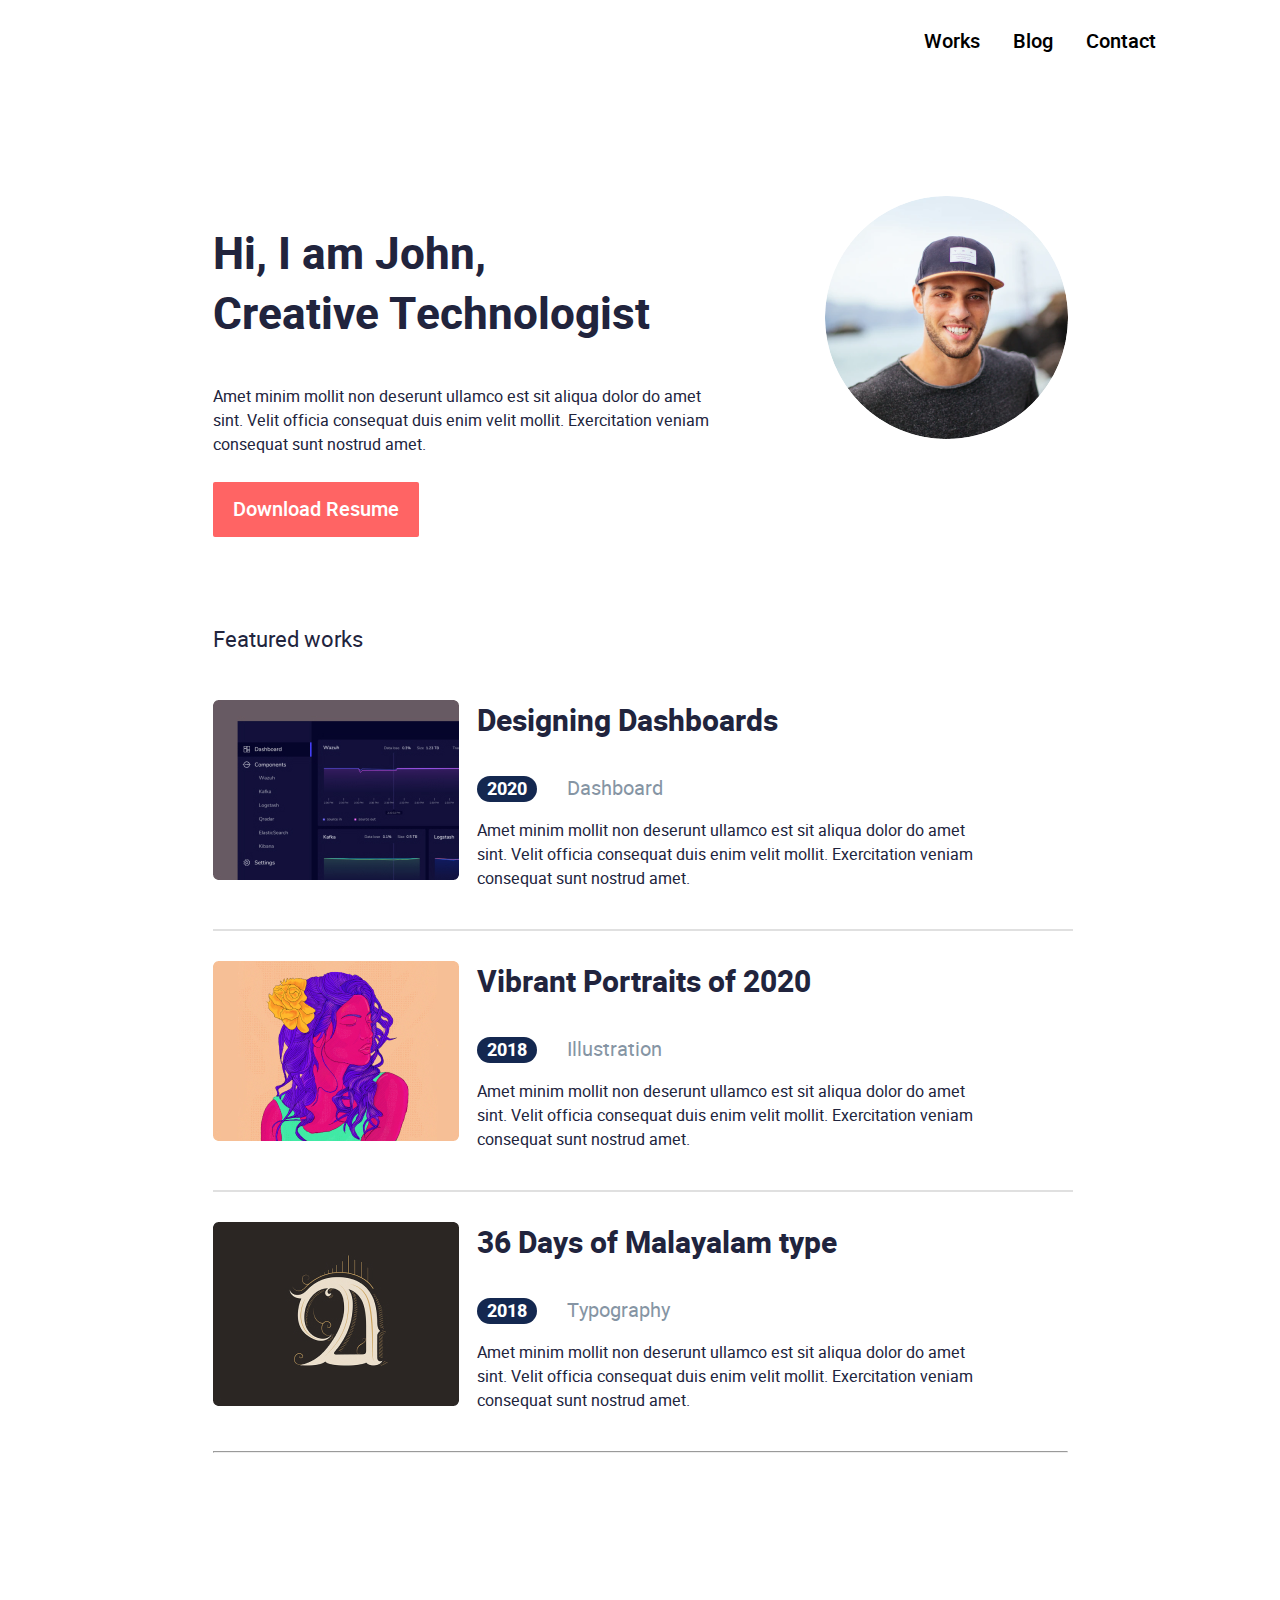
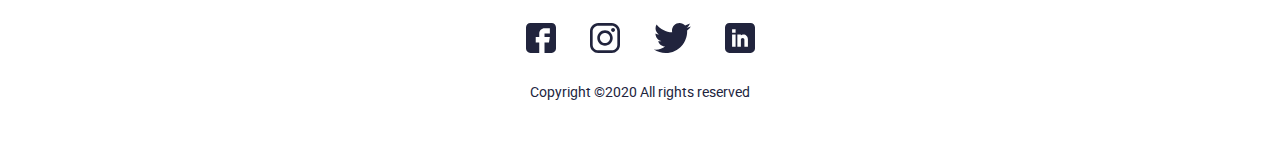
==== index.html @ 62eb41b4 "creat project" ====
<!doctype html>
<html lang="en">
<head>
    <meta charset="UTF-8">
    <meta name="viewport"
          content="width=device-width, user-scalable=no, initial-scale=1.0, maximum-scale=1.0, minimum-scale=1.0">
    <meta http-equiv="X-UA-Compatible" content="ie=edge">
    <title>John</title>
    <link rel="preconnect" href="https://fonts.googleapis.com">
    <link rel="preconnect" href="https://fonts.gstatic.com" crossorigin>
    <link href="https://fonts.googleapis.com/css2?family=Vollkorn:ital@1&display=swap" rel="stylesheet">

    <link rel="stylesheet" href="ccs/reset.css">
    <link rel="stylesheet" href="ccs/normalize.css">
    <link rel="stylesheet" href="ccs/style.css">
</head>
<body>
<header>
    <div class="container d_flex justify_end">
        <nav>
            <ul>
                <li>
                    <a href="#">Works</a>
                </li>

                <li>
                    <a href="#">Blog</a>
                </li>

                <li>
                    <a href="#">Contact</a>
                </li>
            </ul>
        </nav>
    </div>


</header>
<main>
    <section class="main_baner">
        <div class="d_flex justify_between align_start container">
            <article>
                <h1 class="title">Hi, I am John,
                    <br>
                    Creative Technologist </h1>
                <p class="text">Amet minim mollit non deserunt ullamco est sit aliqua dolor do amet sint. Velit officia consequat duis enim velit
                    mollit. Exercitation veniam consequat sunt nostrud amet.</p>

                <a href="#" class="download_link">Download Resume</a>
            </article>
            <div class="avatar">
                <img class="image" src="images/Ellipse.png" alt="Foto">
            </div>
        </div>
    </section>

    <section class="works">
        <div class="feature_works">
            <h3 class="featured">Featured works</h3>
            <div class="d_flex bloc">
                <div>
                    <img src="images/first.jpg" alt="Dashboard">
                </div>
                <div class="content">
                    <h2 class="title_works">
                        Designing Dashboards
                    </h2>
                    <span class="year">2020</span>
                    <span class="position">Dashboard</span>
                    <p class="text">
                        Amet minim mollit non deserunt ullamco est sit aliqua dolor do amet sint. Velit officia consequat duis enim velit mollit. Exercitation veniam consequat sunt nostrud amet.
                    </p>
                </div>
            </div>
            <hr class="line">
            <div class="d_flex bloc">
                <div>
                    <img src="images/second.jpg" alt="Vibrant Portraits of 2020">
                </div>
                <div class="content">
                    <h2 class="title_works">
                        Vibrant Portraits of 2020
                    </h2>
                    <span class="year">2018</span>
                    <span class="position">Illustration</span>
                    <p class="text">
                        Amet minim mollit non deserunt ullamco est sit aliqua dolor do amet sint. Velit officia consequat duis enim velit mollit. Exercitation veniam consequat sunt nostrud amet.
                    </p>
                </div>
            </div>
            <hr class="line">
            <div class="d_flex bloc">
                <div>
                    <img src="images/third.jpg" alt="36 Days of Malayalam type">
                </div>
                <div class="content">
                    <h2 class="title_works">
                        36 Days of Malayalam type
                    </h2>
                    <span class="year">2018</span>
                    <span class="position">Typography</span>
                    <p class="text">
                        Amet minim mollit non deserunt ullamco est sit aliqua dolor do amet sint. Velit officia consequat duis enim velit mollit. Exercitation veniam consequat sunt nostrud amet.
                    </p>
                </div>
            </div>
            <hr class="last_line">
        </div>
    </section>

</main>


<footer>
    <div>
        <ul class="icon d_flex">
            <li><a href="https://www.facebook.com/" title="Fasebook" target="_blank"><img
                    src="images/fb.svg" alt="Fasebook"></a></li>
            <li><a href="https://www.instagram.com/" title="Instagram" target="_blank"><img
                    src="images/insta.svg" alt="Instagram"></a></li>
            <li><a href="https://twitter.com/" title="Twitter" target="_blank"><img
                    src="images/Vector.svg" alt="Twitter"></a></li>
            <li><a href="https://www.linkedin.com/" title="LinkedIn" target="_blank"><img
                    src="images/Linkedin.svg" alt="LinkedIn"></a></li>
        </ul>
        <p class="text_end">Copyright ©2020 All rights reserved</p>
    </div>
</footer>
</body>
</html>
---- ccs/style.css ----
@font-face {
    font-family: 'heebomedium';
    src: url('../fonts/heebo-medium-webfont.eot');
    src: url('../fonts/heebo-medium-webfont.eot?#iefix') format('embedded-opentype'),
    url('../fonts/heebo-medium-webfont.woff2') format('woff2'),
    url('../fonts/heebo-medium-webfont.woff') format('woff'),
    url('../fonts/heebo-medium-webfont.ttf') format('truetype'),
    url('../fonts/heebo-medium-webfont.svg#heebomedium') format('svg');
    font-weight: normal;
    font-style: normal;
}
@font-face {
    font-family: 'heebobold';
    src: url('../fonts/heebo-bold-webfont.eot');
    src: url('../fonts/heebo-bold-webfont.eot?#iefix') format('embedded-opentype'),
    url('../fonts/heebo-bold-webfont.woff2') format('woff2'),
    url('../fonts/heebo-bold-webfont.woff') format('woff'),
    url('../fonts/heebo-bold-webfont.ttf') format('truetype'),
    url('../fonts/heebo-bold-webfont.svg#heebobold') format('svg');
    font-weight: normal;
    font-style: normal;
}
@font-face {
    font-family: 'heeboregular';
    src: url('../fonts/heebo-regular-webfont.eot');
    src: url('../fonts/heebo-regular-webfont.eot?#iefix') format('embedded-opentype'),
    url('../fonts/heebo-regular-webfont.woff2') format('woff2'),
    url('../fonts/heebo-regular-webfont.woff') format('woff'),
    url('../fonts/heebo-regular-webfont.ttf') format('truetype'),
    url('../fonts/heebo-regular-webfont.svg#heeboregular') format('svg');
    font-weight: normal;
    font-style: normal;

}

* {
    padding: 0;
    margin: 0;
}
header{
    padding-top: 27px;
}
.container{
    max-width: 1032px;
    margin: auto;
}
.d_flex{
    display: flex;
}
.justify_end{
    justify-content: flex-end;
}
.justify_between{
    justify-content: space-between;
}

.align_start{
    align-items: flex-start;
}
header nav ul{
    display: flex;
    list-style: none
}
header nav ul li{
    margin-left: 33px;
    transition: 0.5s;

}
header nav li a{
    font-style: normal;
    font: 20px/29px 'heebomedium';
    text-align: right;
    text-decoration: none;
    color: #000000;
}
.main_baner{
    padding-top: 140px;
    padding-bottom: 71px;
}
.main_baner .container{
    max-width: 855px
}
header nav ul li:hover{
   transform: rotate(360deg);
}
.title{
    font-style: normal;
    font: 44px/60px 'heebobold';
    color: #21243D;
    margin-bottom: 40px;
}
.text{
    max-width: 498px;
    font-style: normal;
    font: 16px/24px 'heeboregular';
    color: #21243D;
    margin-bottom: 38px;
}
.download_link{
    background: #FF6464;
    border-radius: 2px;
    padding: 13px 20px;
    text-decoration: none;
    font-style: normal;
    font: 20px/29px 'heebomedium';
    color: #FFFFFF;
}
.avatar{
    max-width: 243px;
    border-radius: 50%;
    overflow: hidden;
}
.image{
    width: 100%;
    display: block;
}
.works{
    padding-top: 15px;
    padding-bottom: 32px;
}
.feature_works{
    max-width: 855px;
    margin: auto;
}
.bloc{
    padding-top: 30px;
}
.featured{
    font-style: normal;
    font: 22px/60px 'heeboregular';
    color: #21243D;
    margin-bottom: 0px;
}
.title_works{
    font-style: normal;
    font: 30px/44px 'heebobold';
    color: #21243D;
    margin-bottom: 15px;
}
.year{
    font-style: normal;
    font: 18px/60px 'heebobold';
    color: #FFFFFF;
    background: #142850;
    border-radius: 25px;
    padding: 0px 10px;
}
.position{
    font-style: normal;
    font: 20px/29px 'heeboregular';
    color: #8695A4;
    margin-left: 26px;
}
.line{
    border: 1px solid #E0E0E0;
    width: 858px;
}
.last_line{
    margin-bottom: 87px;
}
.content{
    margin-left: 18px;
}

/*footer*/
footer{
    padding-top: 51px;
    padding-bottom: 54px;
}
.icon{
    justify-content: center;
    list-style: none;
    margin-bottom: 26px;
}
footer ul li{
    margin: 0px 17px;
}
.text_end{
    font-style: normal;
    font: 14px/21px 'heeboregular';
    text-align: center;
    color: #21243D;
}
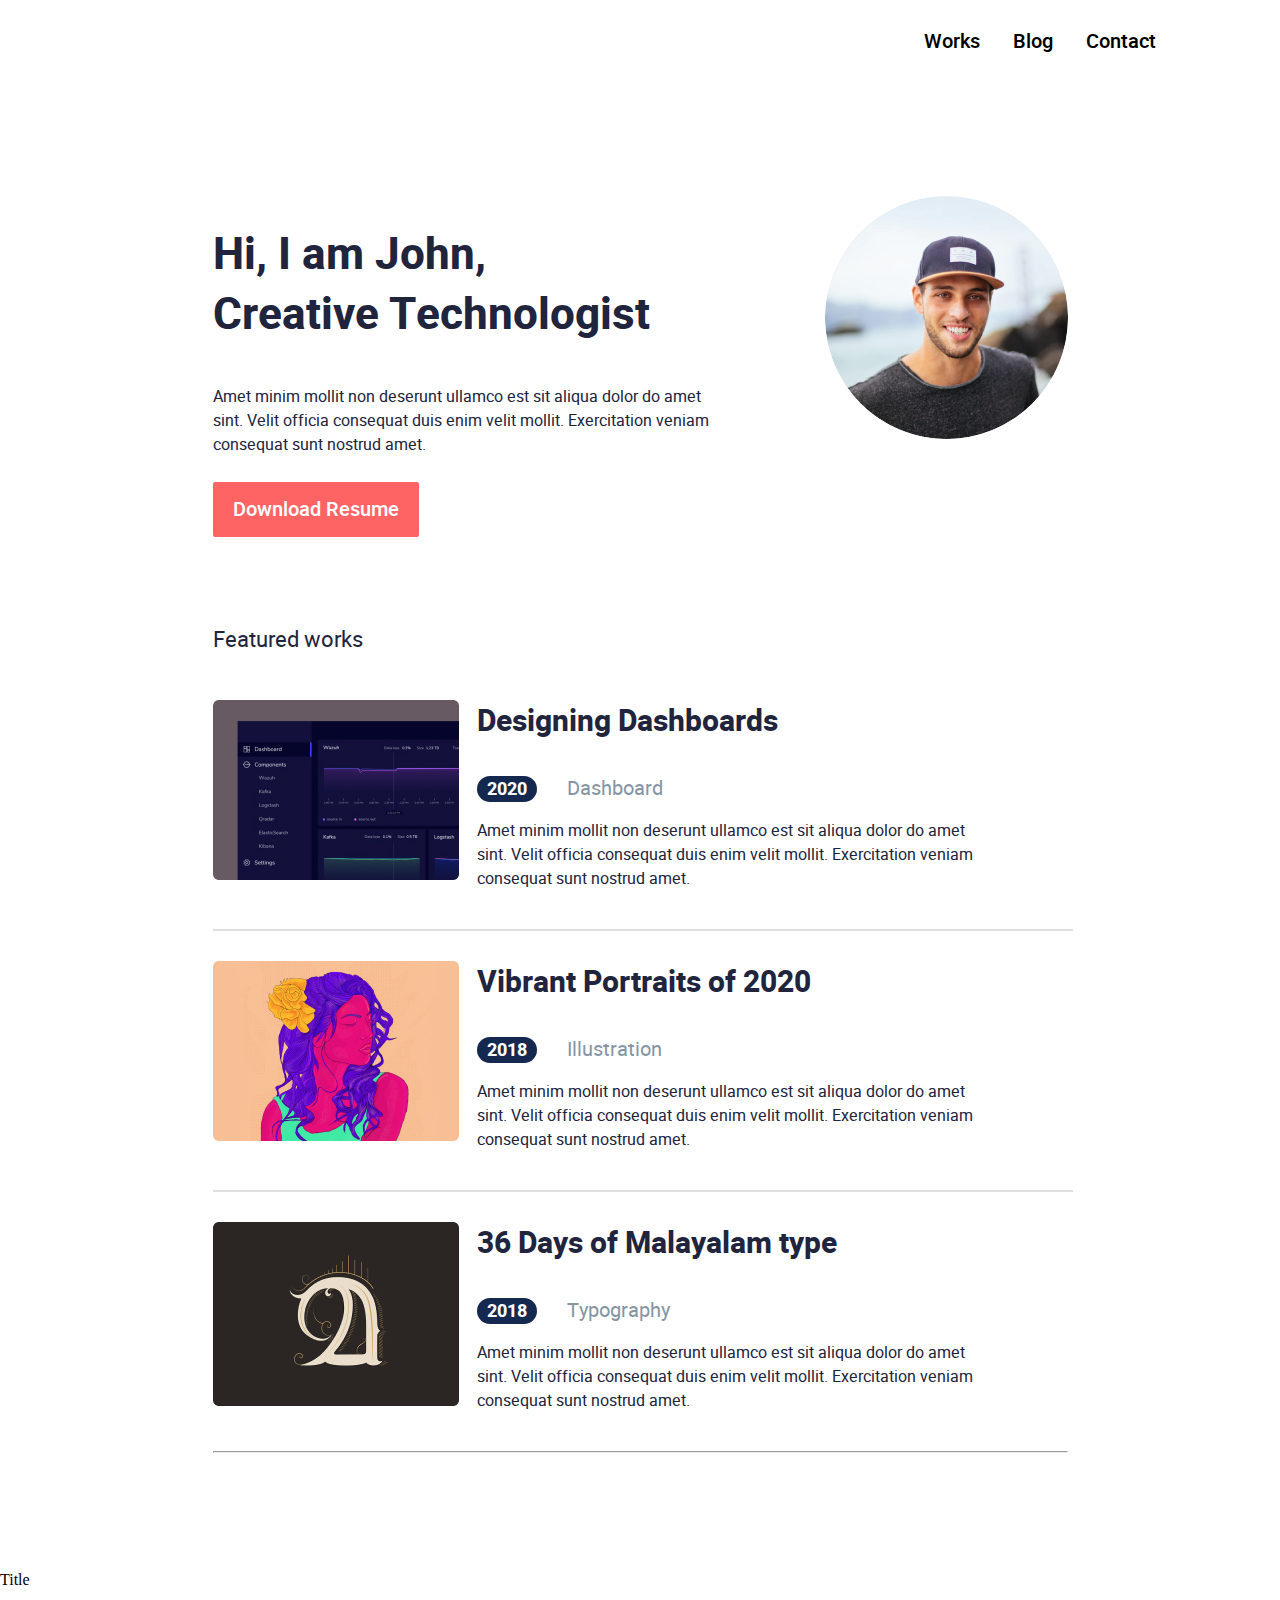
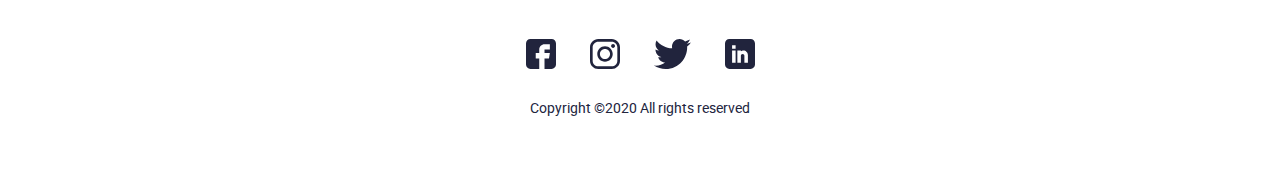
==== commit 2832f2e9: "creat project second" ====
--- a/index.html
+++ b/index.html
@@ -108,6 +108,8 @@
         </div>
     </section>
 
+    <h3 style="color gren">Title</h3>
+
 </main>
 
 
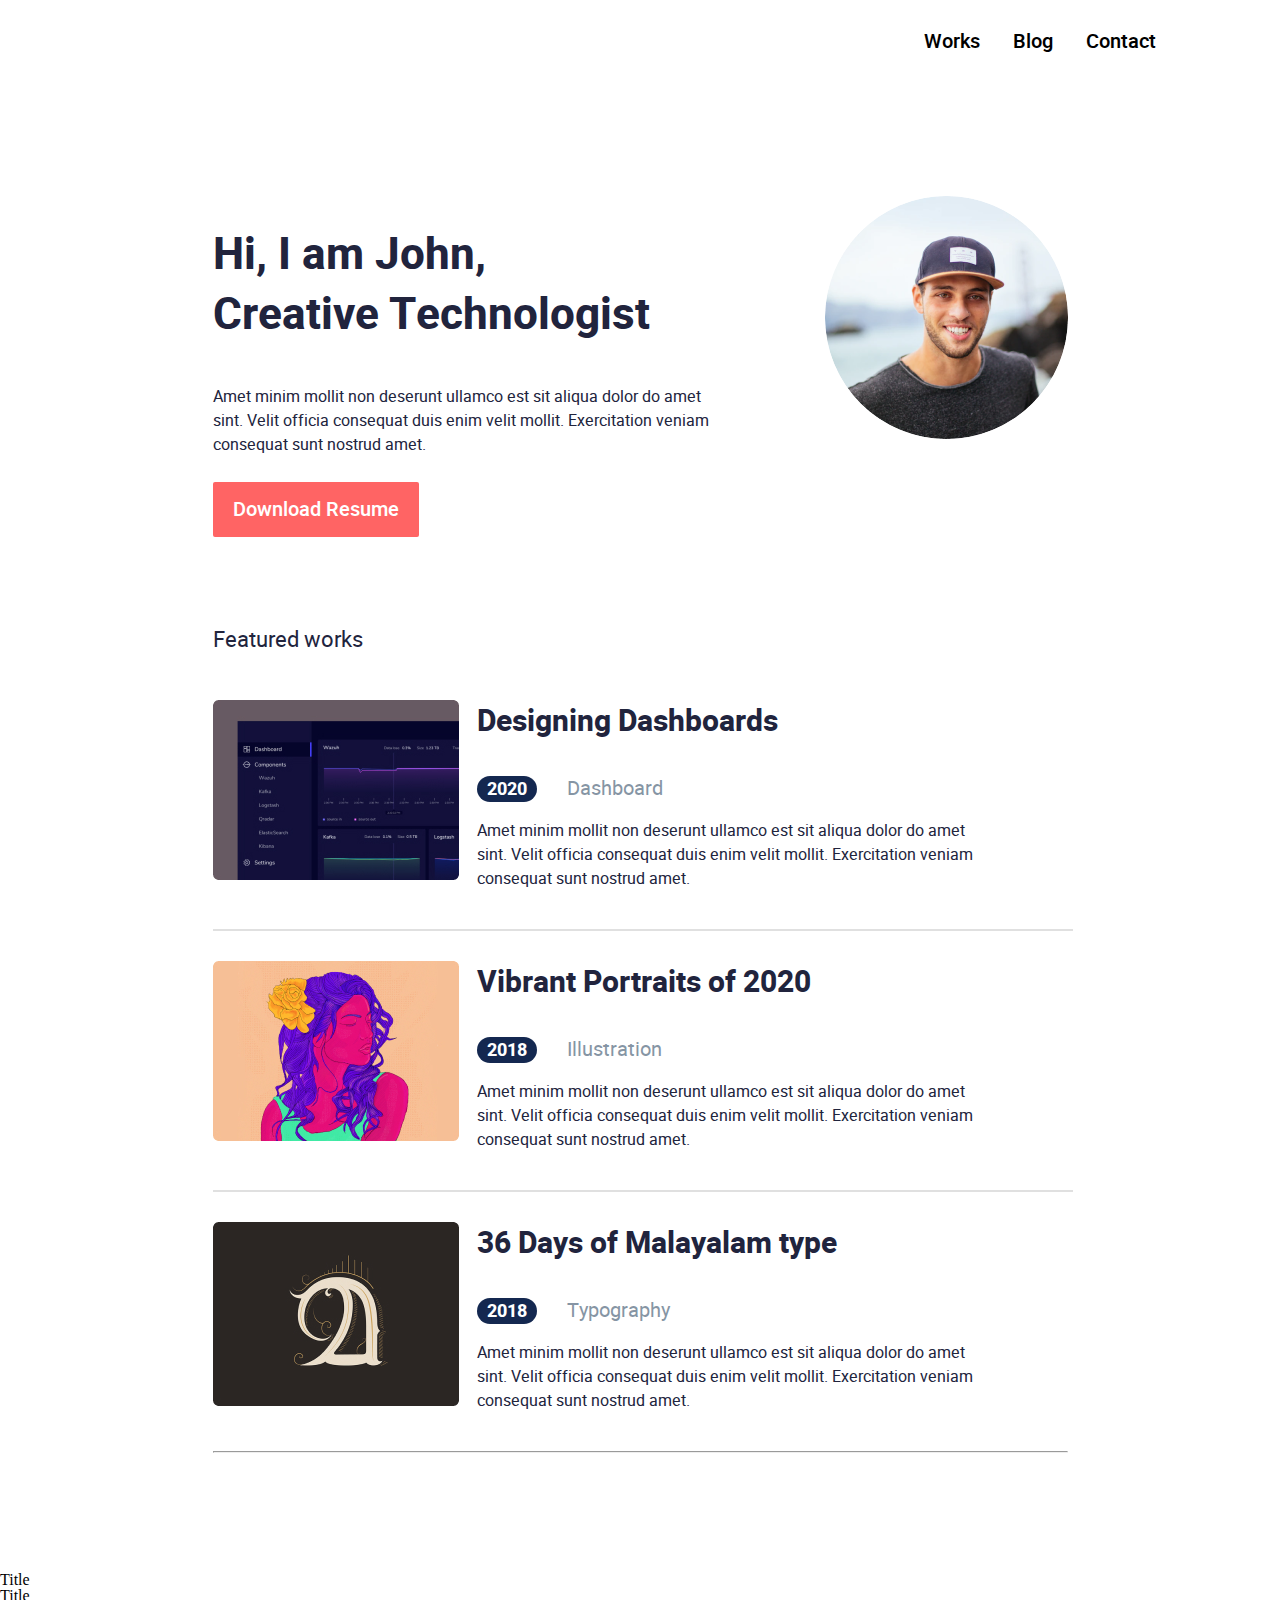
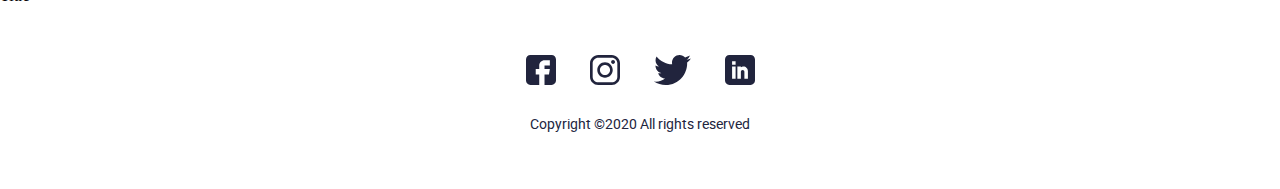
==== commit 6855a439: "creat project" ====
--- a/index.html
+++ b/index.html
@@ -107,8 +107,11 @@
             <hr class="last_line">
         </div>
     </section>
+<div>
+    <h3 style="color gren">Title</h3>
+    <h3 style="color gren">Title</h3>
+</div>
 
-    <h3 style="color gren">Title</h3>
 
 </main>
 
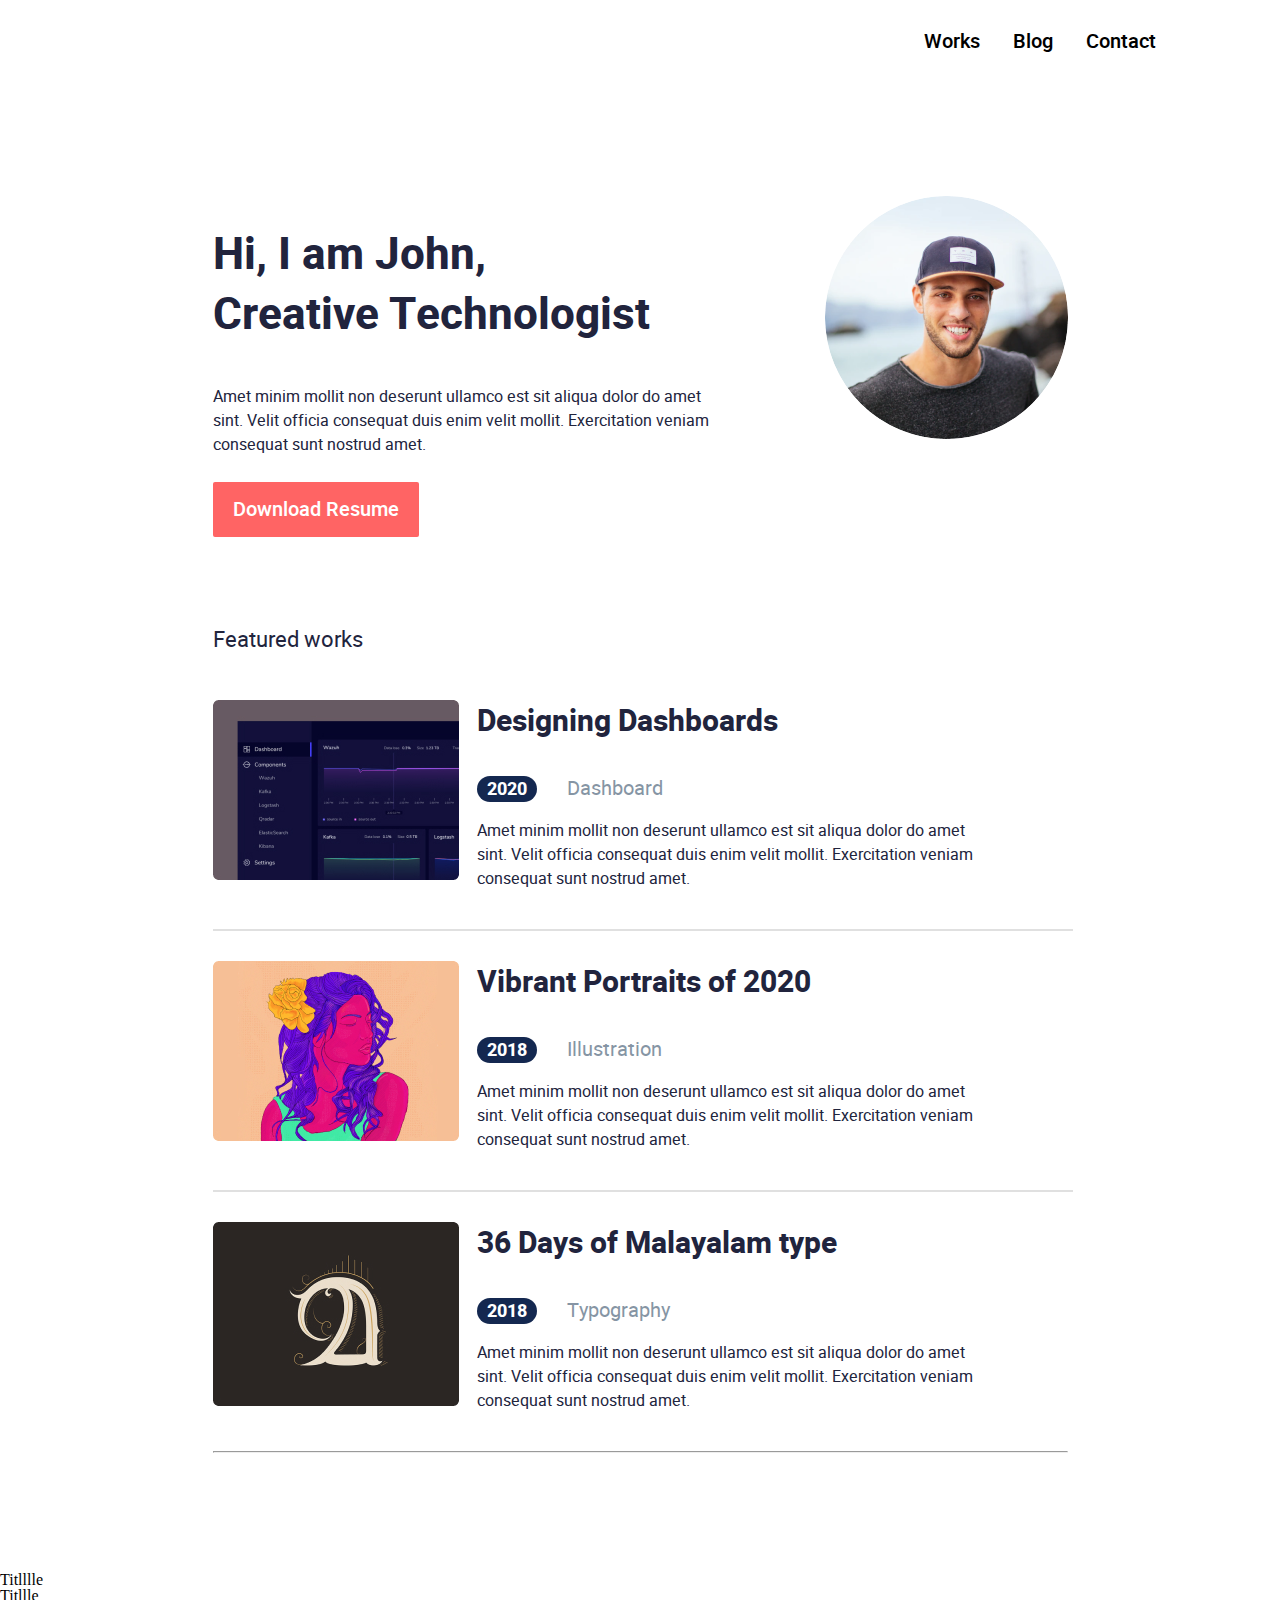
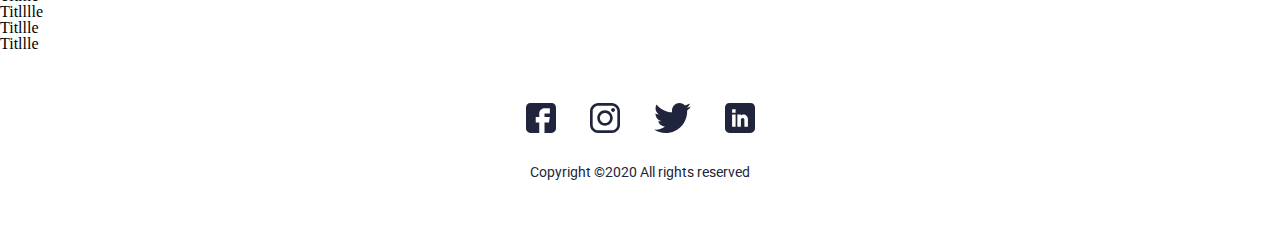
==== commit 80d8f52d: "title 5" ====
--- a/index.html
+++ b/index.html
@@ -108,8 +108,11 @@
         </div>
     </section>
 <div>
-    <h3 style="color gren">Title</h3>
-    <h3 style="color gren">Title</h3>
+    <h3>Titlllle</h3>
+    <h3>Titllle</h3>
+    <h3>Titlllle</h3>
+    <h3>Titllle</h3>
+    <h3>Titllle</h3>
 </div>
 
 
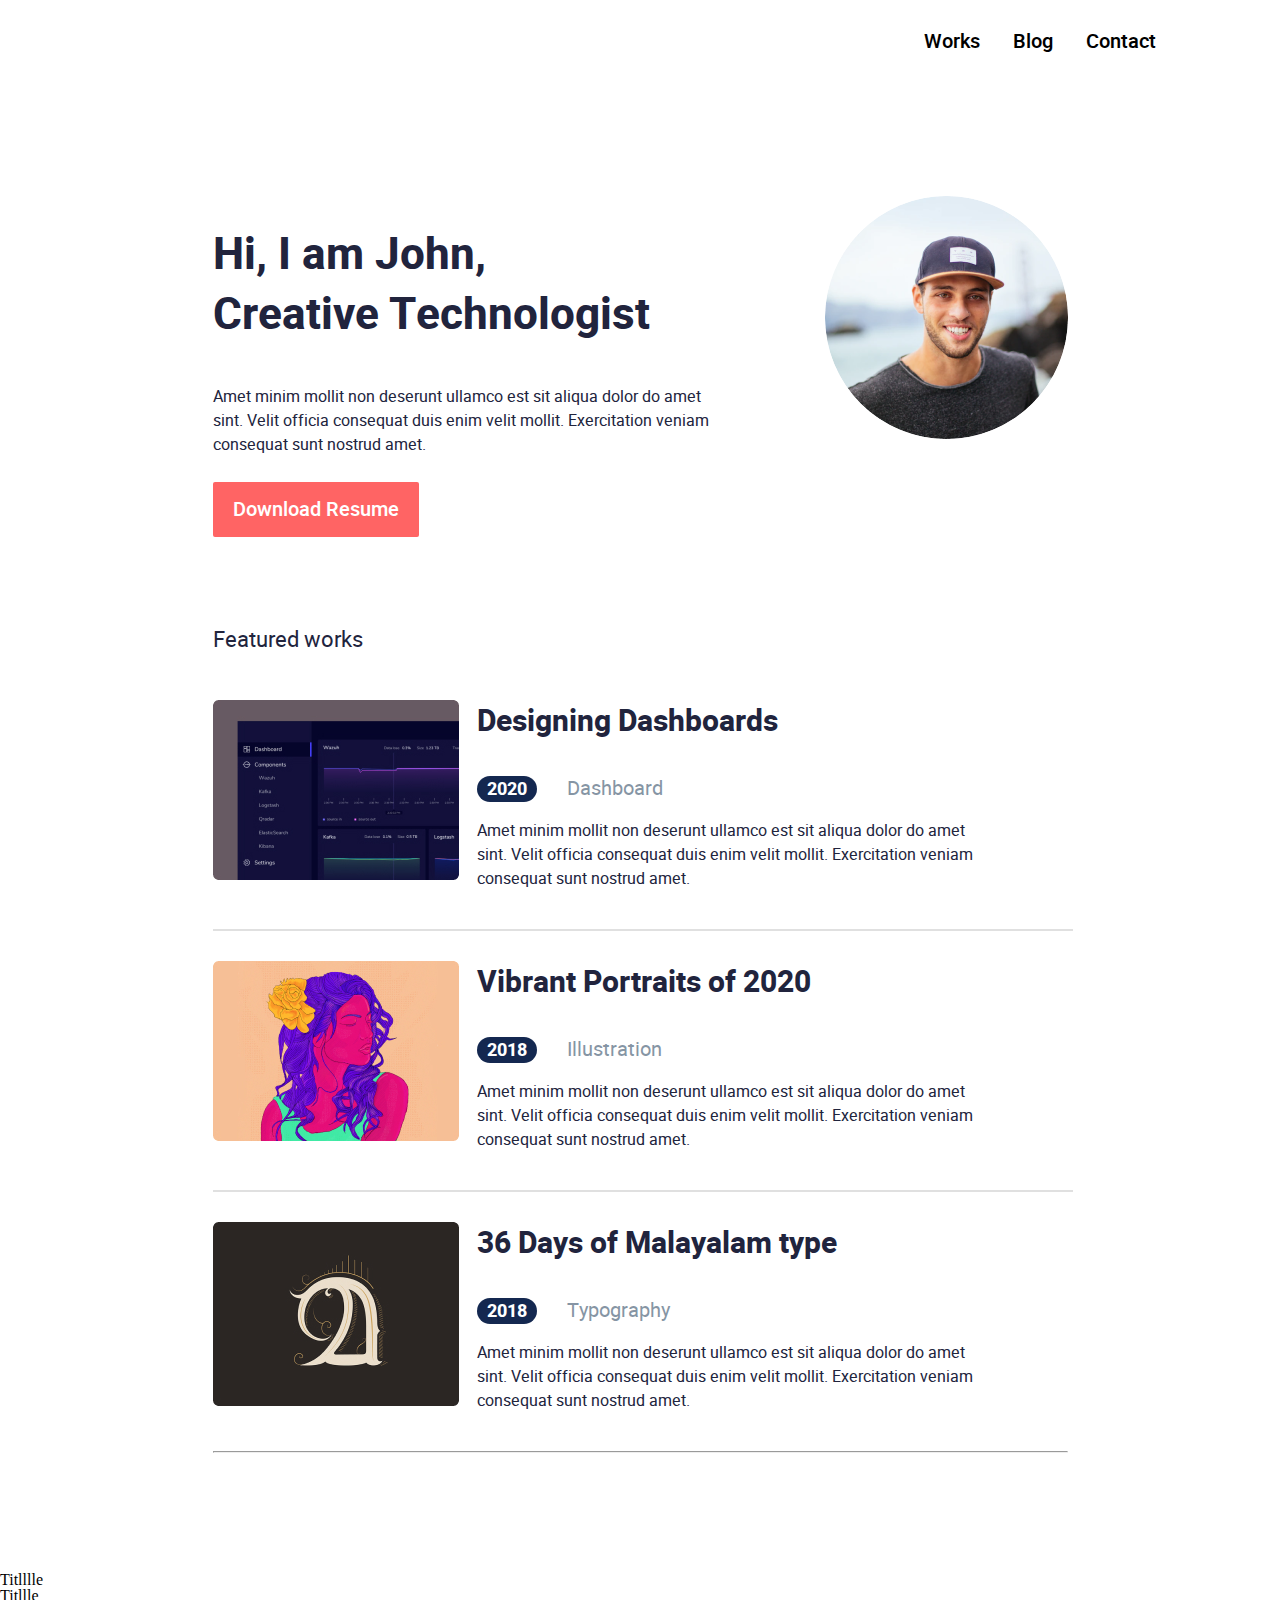
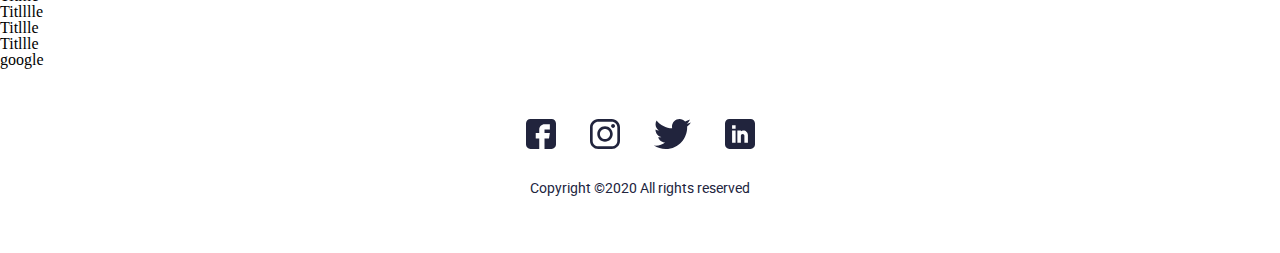
==== commit 10594acc: "plus google" ====
--- a/index.html
+++ b/index.html
@@ -113,6 +113,7 @@
     <h3>Titlllle</h3>
     <h3>Titllle</h3>
     <h3>Titllle</h3>
+    <p>google</p>
 </div>
 
 
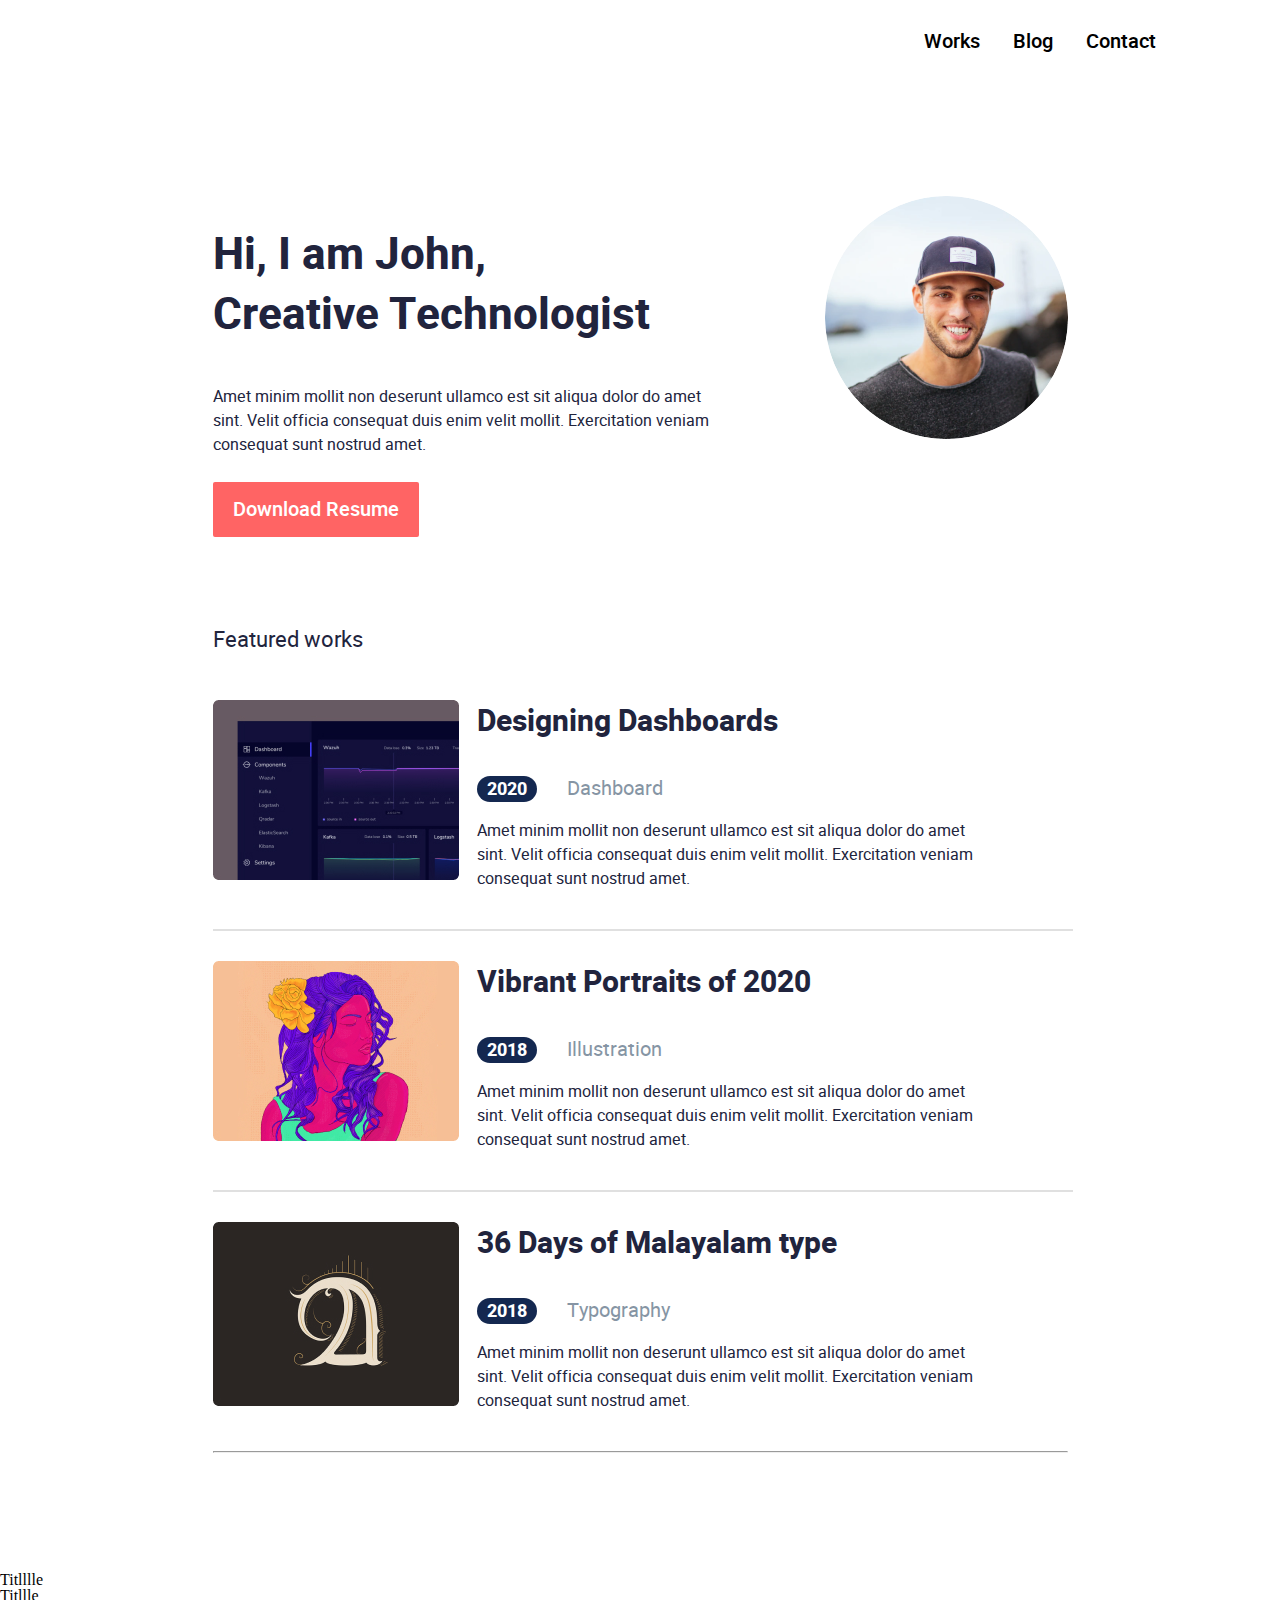
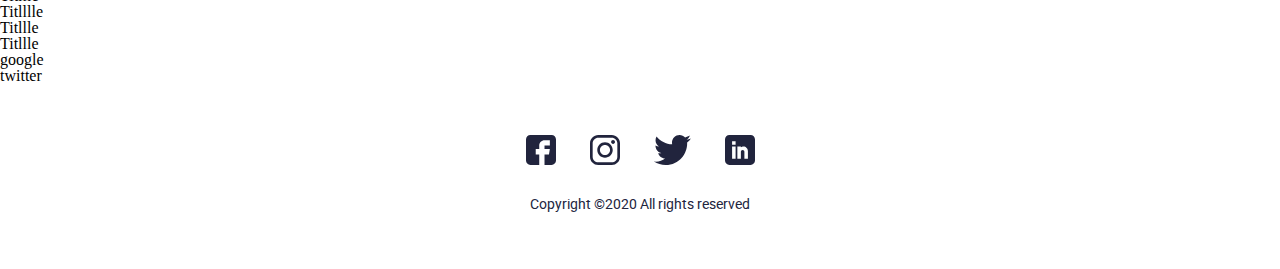
==== commit 74dd963b: "plus twitter" ====
--- a/index.html
+++ b/index.html
@@ -114,6 +114,7 @@
     <h3>Titllle</h3>
     <h3>Titllle</h3>
     <p>google</p>
+    <p>twitter</p>
 </div>
 
 
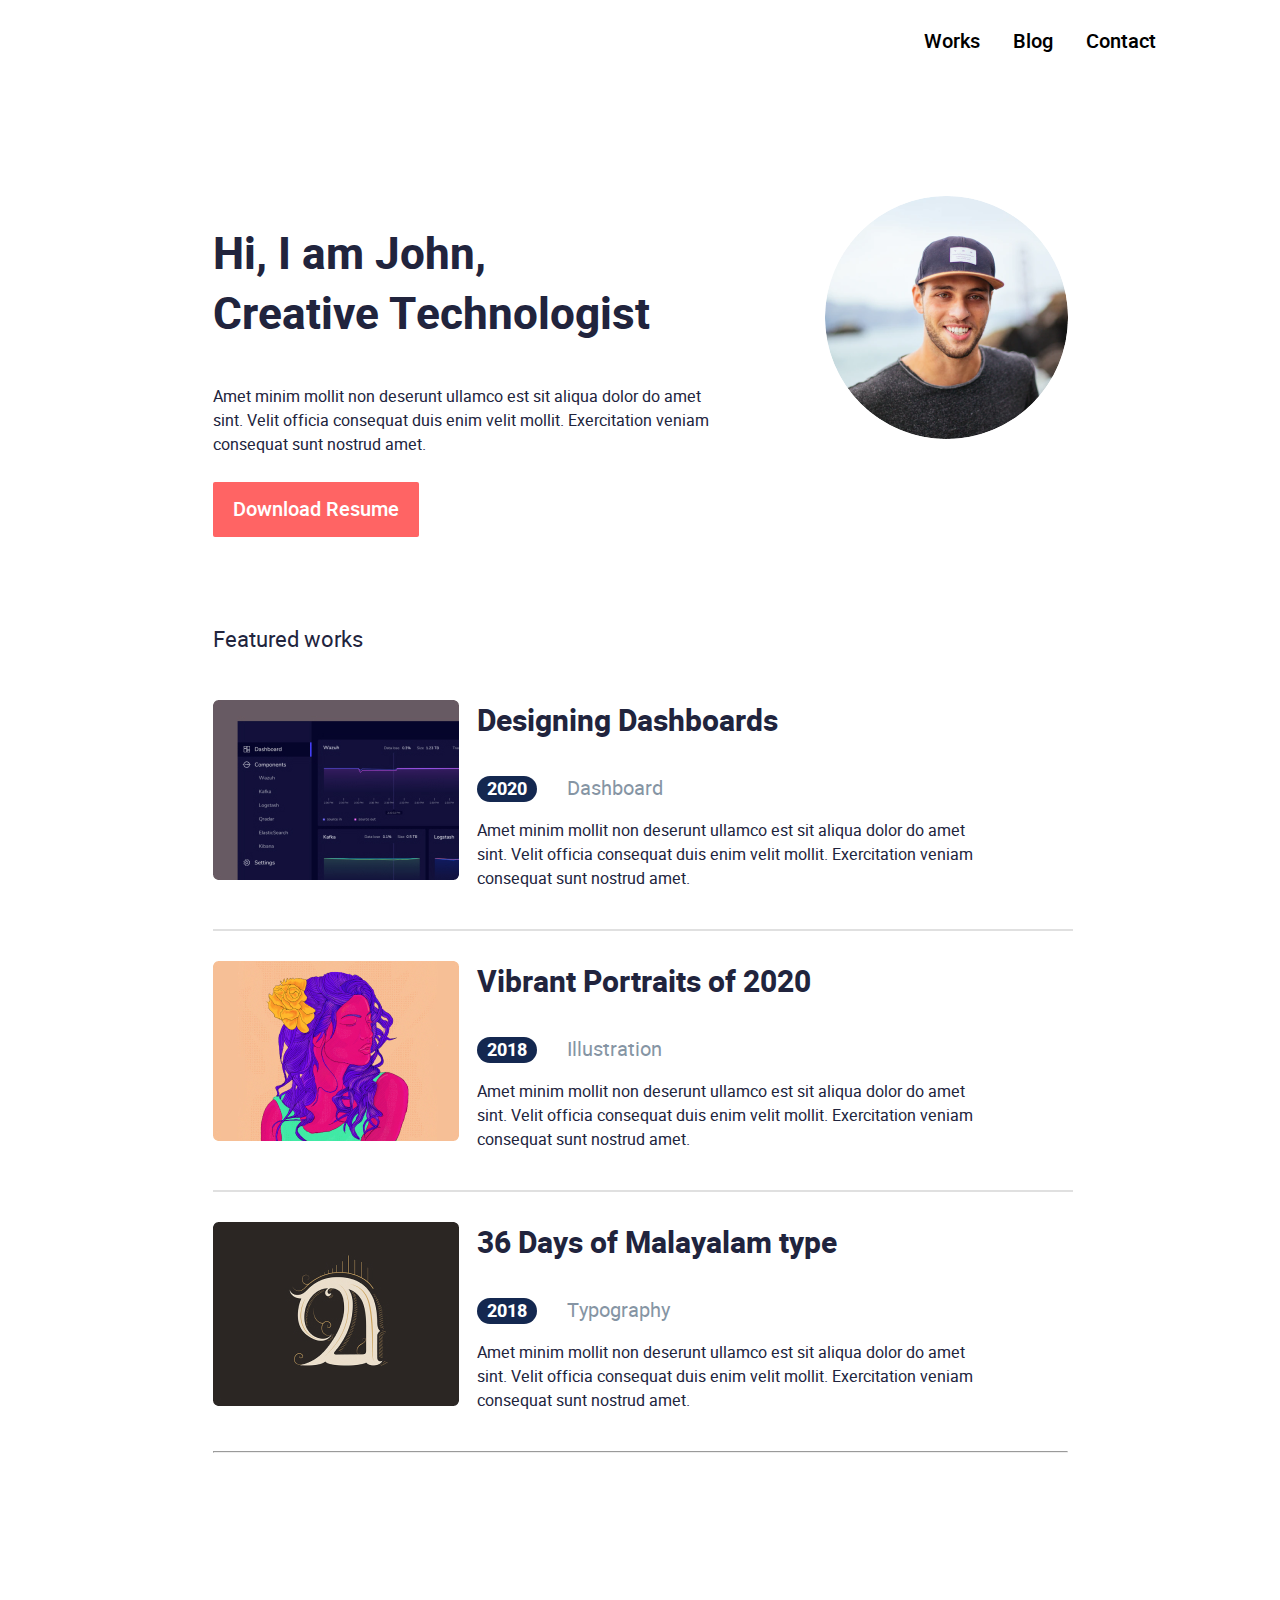
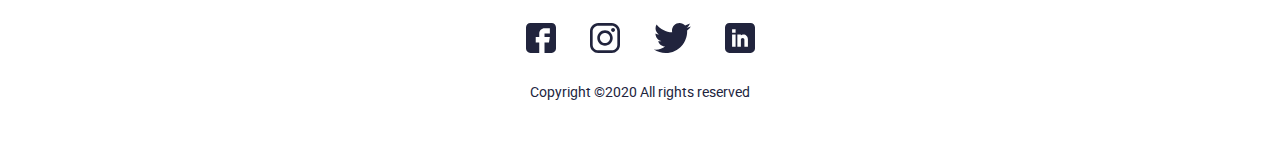
==== commit 8b837076: "page blog start" ====
--- a/index.html
+++ b/index.html
@@ -107,16 +107,6 @@
             <hr class="last_line">
         </div>
     </section>
-<div>
-    <h3>Titlllle</h3>
-    <h3>Titllle</h3>
-    <h3>Titlllle</h3>
-    <h3>Titllle</h3>
-    <h3>Titllle</h3>
-    <p>google</p>
-    <p>twitter</p>
-</div>
-
 
 </main>
 
